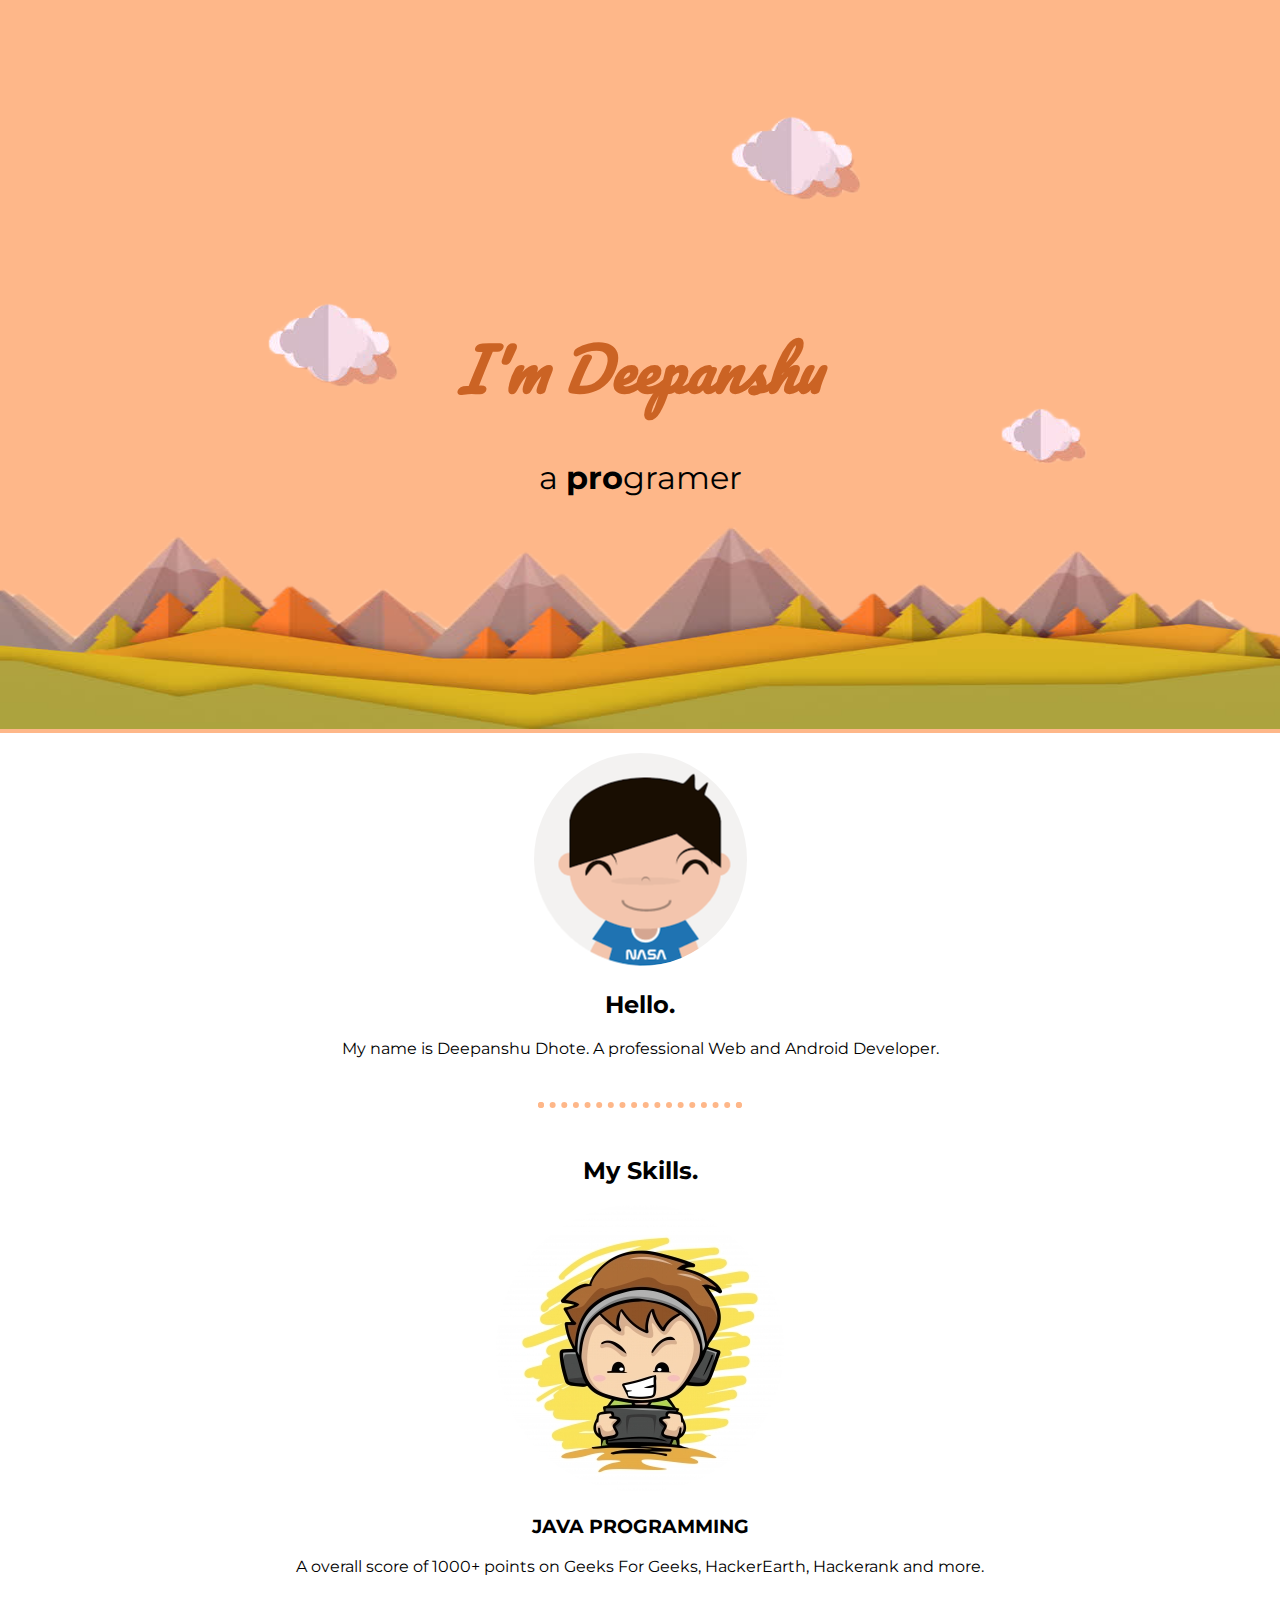
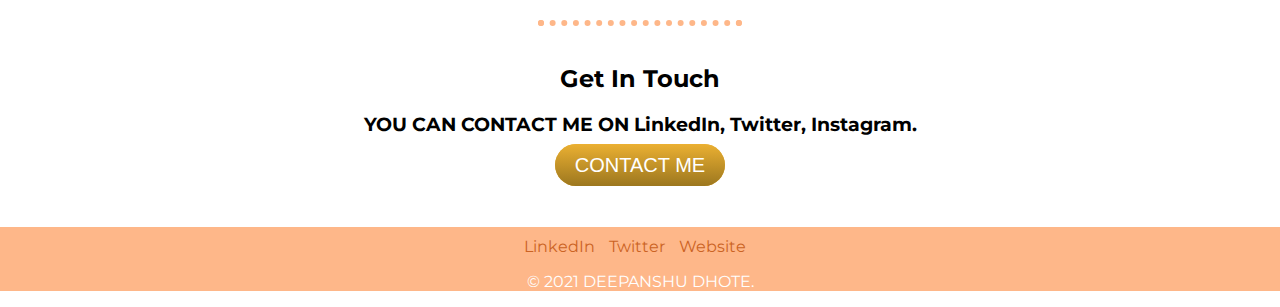
==== index.html @ 07fa5b8a "css" ====
<!DOCTYPE html>
<html lang="en" dir="ltr">

<head>
  <meta charset="utf-8">
  <title>iamdeep</title>
  <link rel="icon" href="images/circle.png">
  <link rel="stylesheet" type="text/css" href="/css/style.css">
  <link rel="preconnect" href="https://fonts.gstatic.com">
  <link href="https://fonts.googleapis.com/css2?family=Montserrat&family=Pacifico&display=swap" rel="stylesheet">
</head>

<body>




  <div class="d1">




    <div class="d2">


        <img class="ic3" src="images/cloud30.png" alt="">
       <img class="ic2" src="images/cloud20.png" alt="">
      <img class="ic1" src="images/cloud10.png" alt="">
      <h1 class="h1"><span><em>I'm Deepanshu</em></span></h1>
      <p class="p1">a <strong>pro</strong>gramer</p>
    </div>

    <img class="land" src="images/landscape111.png" alt="landscape111">
  </div>


  <div class="middle-container">
  <div class="profile">
    <img class="sh" src="images/sh.png" alt="">
    <h2>Hello.</h2>
    <p>My name is Deepanshu Dhote. A professional Web and Android Developer.</p>
  </div>
  <hr>
  <div class="skills">
    <h2>My Skills.</h2>
    <div class="skill-row">
      <img class="code" src="images/ccnew2.png" alt="">
      <h3>JAVA PROGRAMMING</h3>
      <p>A overall score of 1000+ points on Geeks For Geeks, HackerEarth, Hackerank and more.</p>
    </div>

  </div>
  <hr>
  <div class="contact-me">
    <h2>Get In Touch</h2>
    <h3>YOU CAN CONTACT ME ON LinkedIn, Twitter, Instagram.</h3>

    <a class="btn" href="mailto:name@email.com">CONTACT ME</a>

  </div>
</div>



<div class="bottom-container">
  <a class="footer-link" href="https://www.linkedin.com/">LinkedIn</a>
  <a class="footer-link" href="https://twitter.com/">Twitter</a>
  <a class="footer-link" href="https://www.appbrewery.co/">Website</a>
  <p>© 2021 DEEPANSHU DHOTE.</p>
</div>





</body>

</html>
---- css/style.css ----
body {
  background-color: white;
  margin: 0;
  border-top: 0;
  text-align: center;
  font-family: 'Montserrat', sans-serif;
}

hr {
  border: dotted #FEB789 6px;
  border-bottom: none;
  width: 15%;
}

.ab {
  position: relative;
  left: 80px;
  bottom: 50px;
}

.a0 {
  bottom: 50px;
  left: 150px;
  position: relative;
}

.h1 {
  margin-top: 0;
  font-family: 'Pacifico', cursive;
}

.d2 {
  position: relative;
  bottom: 400px;
}

.p1 {
  font-size: 2rem;
}

.d0 {
  background-color: #FEB789;
  height: 80px;
  position: static;
}

.d1 {
  background-color: #FEB789;
  position: relative;
}

.d2 {
  position: relative;
  top: 200px;
}

.land {
  width: 100%;
  position: relative;
  height: 25em;
}

.h1 {
  font-size: 3.62rem;
  color: #CB6324;
  text-decoration: none;
}

.i0 {
  margin-top: 5px;
  height: 70px;
  right: 405px;
  left: auto;
  position: relative;
}

.profile {
  padding: 20px;
}

.skills {
  padding: 20px;
}

.ic1 {
  position: relative;
  left: 40px;
  bottom: 100px;
}

.ic2 {
  position: relative;
  left: 400px;
  top: 175px;
}

.ic3 {
  position: relative;
  right: 180px;
  top: 90px;
}

.sh0 {
  position: relative;
  right: 440px;
  height: 80px;
}

.bottom-container {
  padding-top: 10px;
}

.footer-link {
  text-decoration: none;
  color: #CB6324;
  padding-right: 10px;
}

.footer-link:hover {
  color: #f0de98;
}

.contact-me {
  padding-bottom: 50px;
  padding-top: 10px;
}

.bottom-container {
  color: white;
  background-color: #FEB789;
}

.btn {
  background: #ebb032;
  background-image: -webkit-linear-gradient(top, #ebb032, #9c771f);
  background-image: -moz-linear-gradient(top, #ebb032, #9c771f);
  background-image: -ms-linear-gradient(top, #ebb032, #9c771f);
  background-image: -o-linear-gradient(top, #ebb032, #9c771f);
  background-image: linear-gradient(to bottom, #ebb032, #9c771f);
  -webkit-border-radius: 46;
  -moz-border-radius: 46;
  border-radius: 46px;
  font-family: Arial;
  color: #ffffff;
  font-size: 20px;
  padding: 10px 20px 10px 20px;
  text-decoration: none;
}

.btn:hover {
  background: #f0de98;
  background-image: -webkit-linear-gradient(top, #f0de98, #ebde8d);
  background-image: -moz-linear-gradient(top, #f0de98, #ebde8d);
  background-image: -ms-linear-gradient(top, #f0de98, #ebde8d);
  background-image: -o-linear-gradient(top, #f0de98, #ebde8d);
  background-image: linear-gradient(to bottom, #f0de98, #ebde8d);
  text-decoration: none;
}
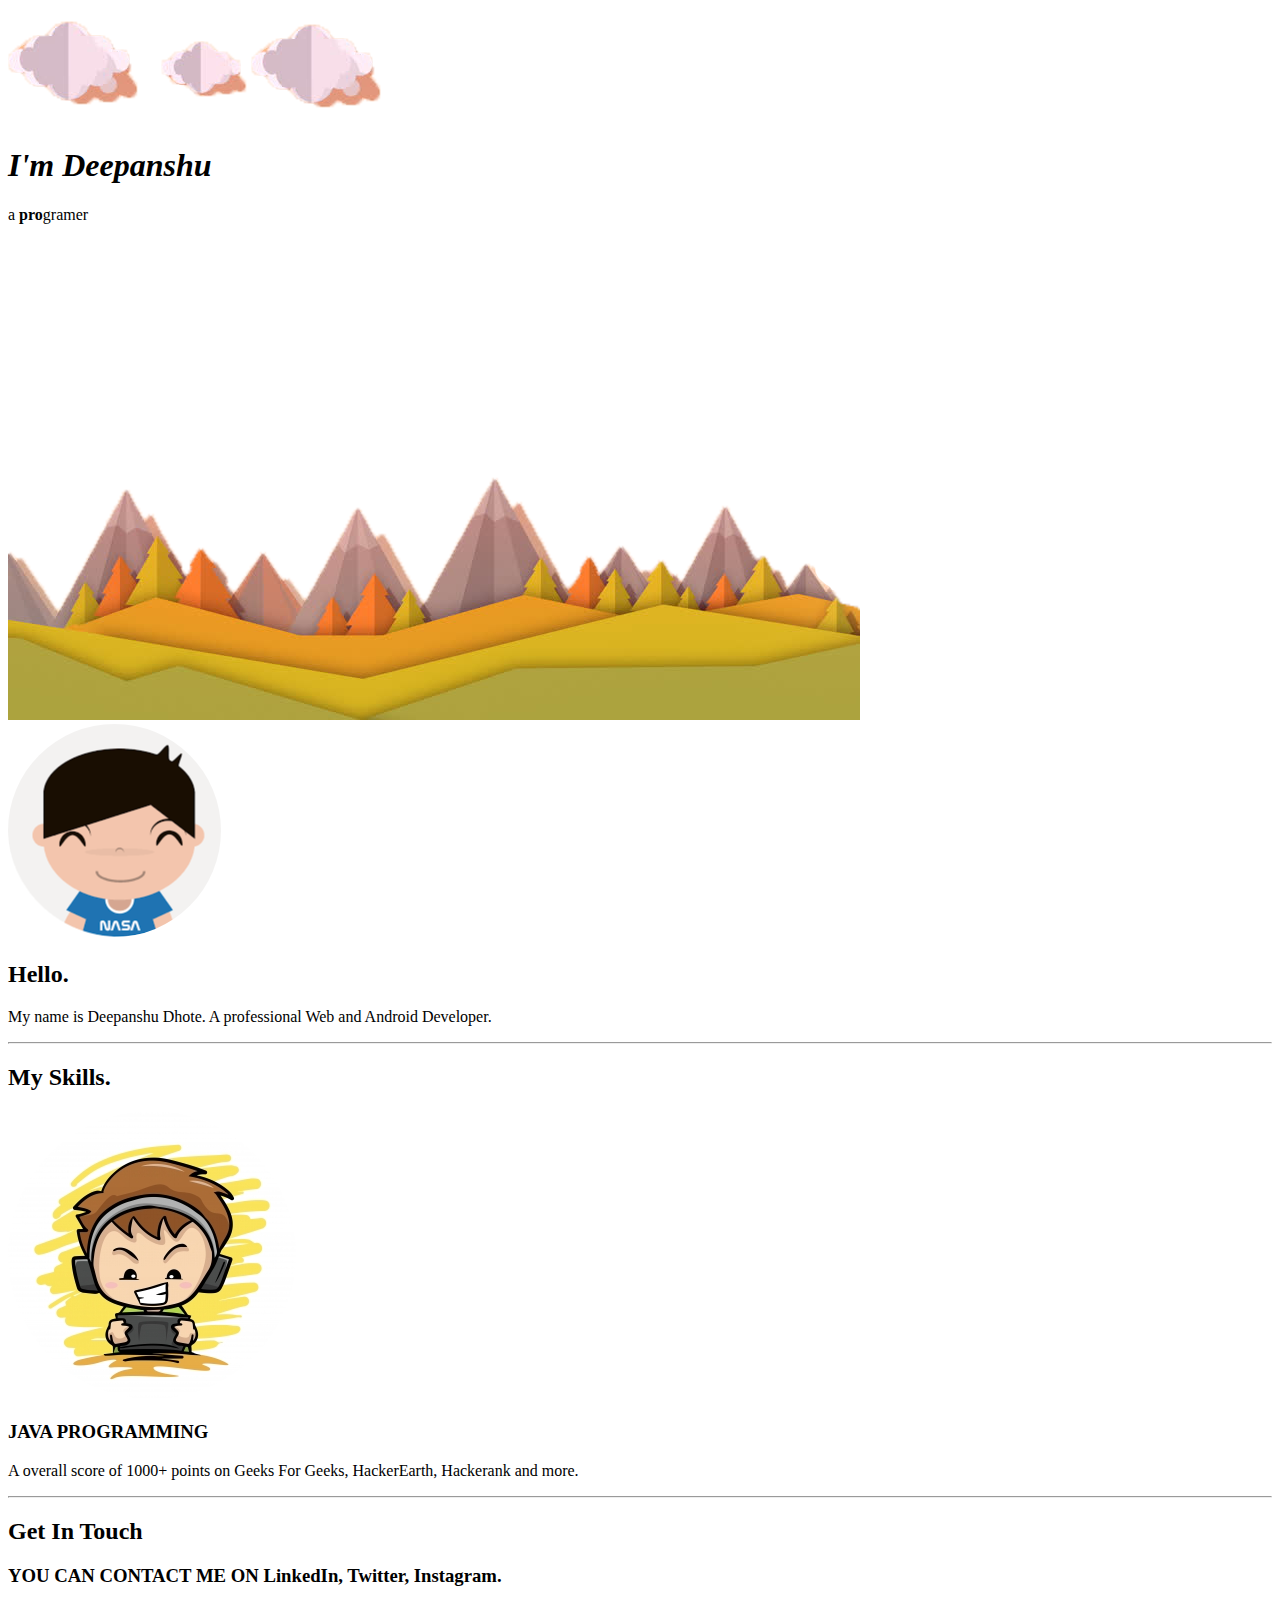
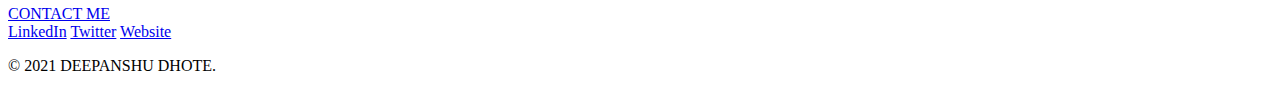
==== commit 0b2ad87e: "cs" ====
--- a/index.html
+++ b/index.html
@@ -4,8 +4,8 @@
 <head>
   <meta charset="utf-8">
   <title>iamdeep</title>
+  <link rel="stylesheet" type="text" href="index.css">
   <link rel="icon" href="images/circle.png">
-  <link rel="stylesheet" type="text/css" href="/css/style.css">
   <link rel="preconnect" href="https://fonts.gstatic.com">
   <link href="https://fonts.googleapis.com/css2?family=Montserrat&family=Pacifico&display=swap" rel="stylesheet">
 </head>
--- a/index.css
+++ b/index.css
@@ -0,0 +1,158 @@
+body {
+  background-color: white;
+  margin: 0;
+  border-top: 0;
+  text-align: center;
+  font-family: 'Montserrat', sans-serif;
+}
+
+hr {
+  border: dotted #FEB789 6px;
+  border-bottom: none;
+  width: 15%;
+}
+
+.ab {
+  position: relative;
+  left: 80px;
+  bottom: 50px;
+}
+
+.a0 {
+  bottom: 50px;
+  left: 150px;
+  position: relative;
+}
+
+.h1 {
+  margin-top: 0;
+  font-family: 'Pacifico', cursive;
+}
+
+.d2 {
+  position: relative;
+  bottom: 400px;
+}
+
+.p1 {
+  font-size: 2rem;
+}
+
+.d0 {
+  background-color: #FEB789;
+  height: 80px;
+  position: static;
+}
+
+.d1 {
+  background-color: #FEB789;
+  position: relative;
+}
+
+.d2 {
+  position: relative;
+  top: 200px;
+}
+
+.land {
+  width: 100%;
+  position: relative;
+  height: 25em;
+}
+
+.h1 {
+  font-size: 3.62rem;
+  color: #CB6324;
+  text-decoration: none;
+}
+
+.i0 {
+  margin-top: 5px;
+  height: 70px;
+  right: 405px;
+  left: auto;
+  position: relative;
+}
+
+.profile {
+  padding: 20px;
+}
+
+.skills {
+  padding: 20px;
+}
+
+.ic1 {
+  position: relative;
+  left: 40px;
+  bottom: 100px;
+}
+
+.ic2 {
+  position: relative;
+  left: 400px;
+  top: 175px;
+}
+
+.ic3 {
+  position: relative;
+  right: 180px;
+  top: 90px;
+}
+
+.sh0 {
+  position: relative;
+  right: 440px;
+  height: 80px;
+}
+
+.bottom-container {
+  padding-top: 10px;
+}
+
+.footer-link {
+  text-decoration: none;
+  color: #CB6324;
+  padding-right: 10px;
+}
+
+.footer-link:hover {
+  color: #f0de98;
+}
+
+.contact-me {
+  padding-bottom: 50px;
+  padding-top: 10px;
+}
+
+.bottom-container {
+  color: white;
+  background-color: #FEB789;
+}
+
+.btn {
+  background: #ebb032;
+  background-image: -webkit-linear-gradient(top, #ebb032, #9c771f);
+  background-image: -moz-linear-gradient(top, #ebb032, #9c771f);
+  background-image: -ms-linear-gradient(top, #ebb032, #9c771f);
+  background-image: -o-linear-gradient(top, #ebb032, #9c771f);
+  background-image: linear-gradient(to bottom, #ebb032, #9c771f);
+  -webkit-border-radius: 46;
+  -moz-border-radius: 46;
+  border-radius: 46px;
+  font-family: Arial;
+  color: #ffffff;
+  font-size: 20px;
+  padding: 10px 20px 10px 20px;
+  text-decoration: none;
+}
+
+.btn:hover {
+  background: #f0de98;
+  background-image: -webkit-linear-gradient(top, #f0de98, #ebde8d);
+  background-image: -moz-linear-gradient(top, #f0de98, #ebde8d);
+  background-image: -ms-linear-gradient(top, #f0de98, #ebde8d);
+  background-image: -o-linear-gradient(top, #f0de98, #ebde8d);
+  background-image: linear-gradient(to bottom, #f0de98, #ebde8d);
+  text-decoration: none;
+}
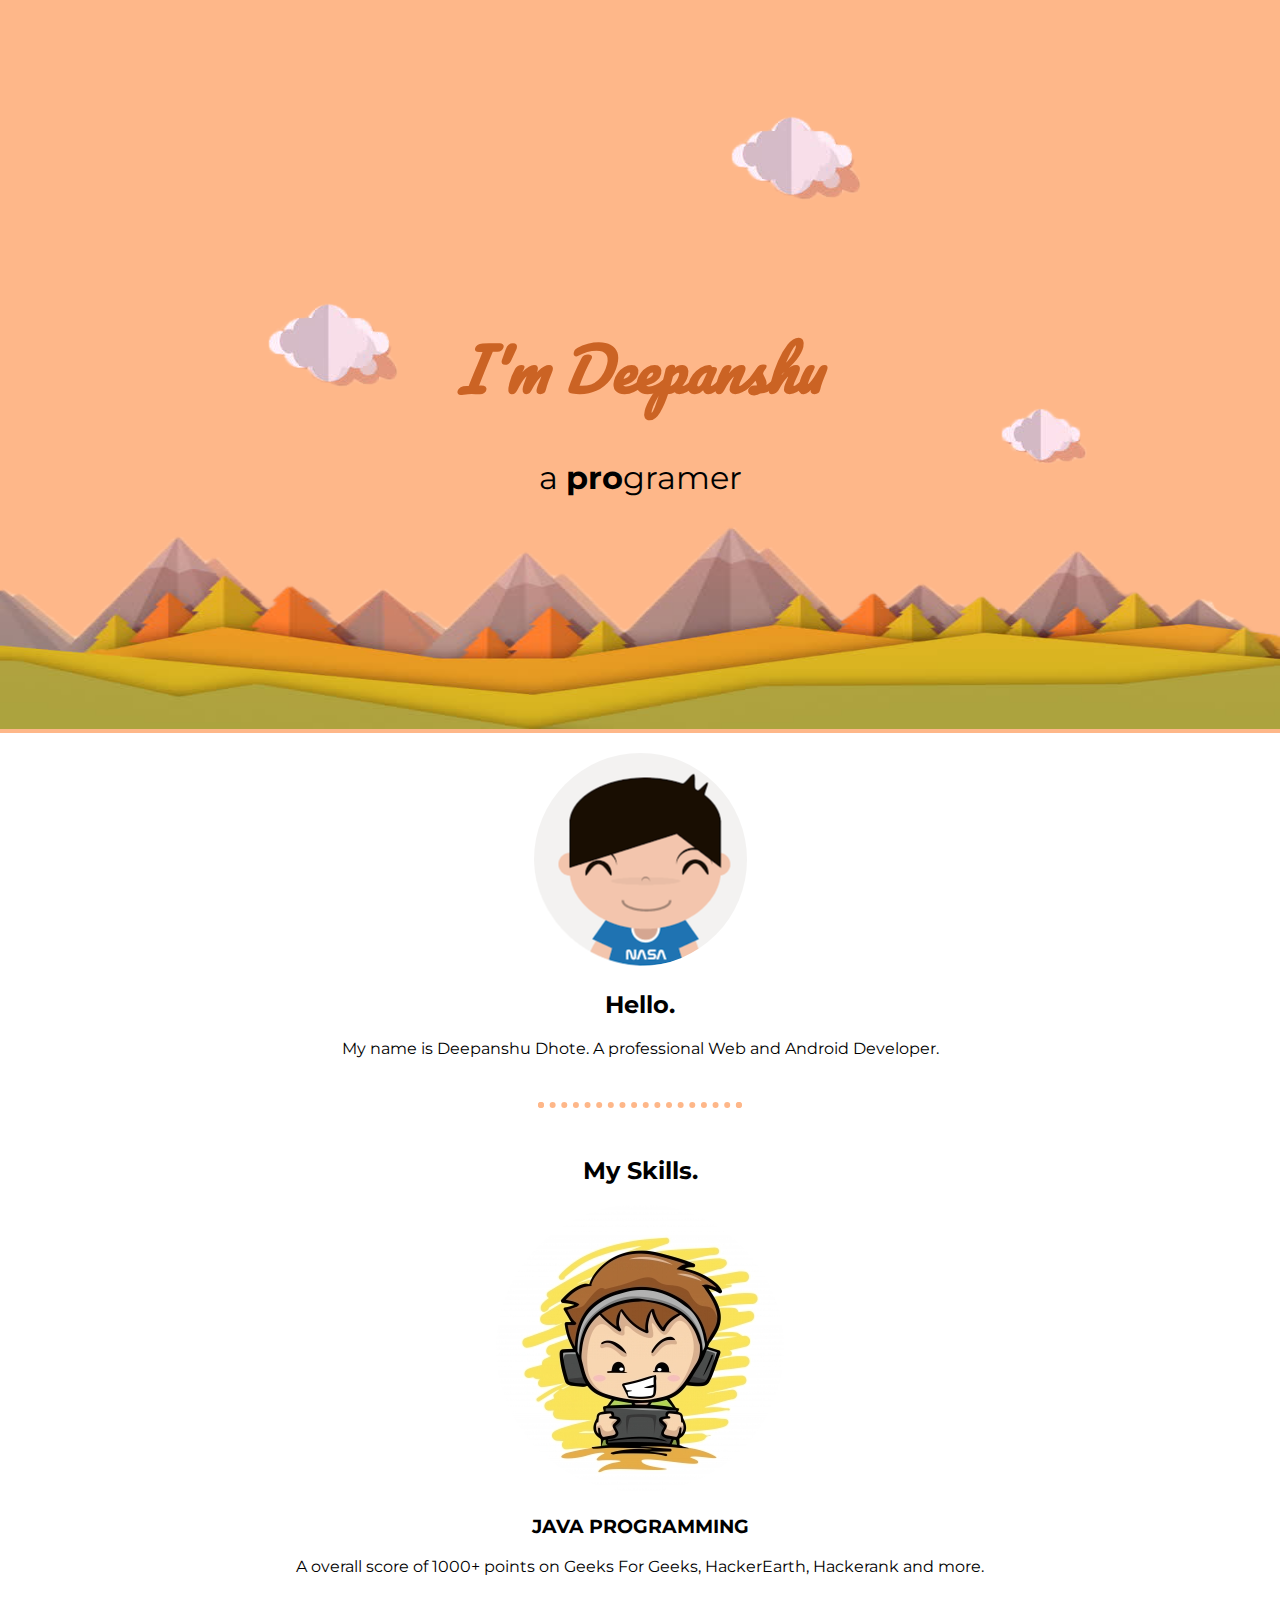
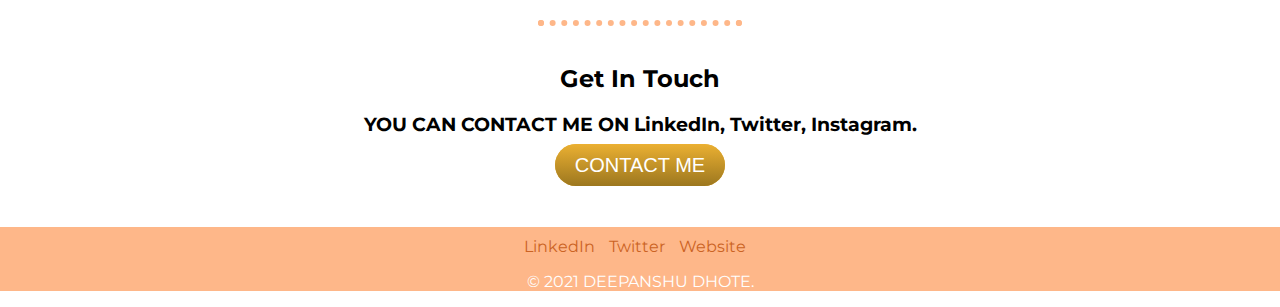
==== commit 04f41852: "ee" ====
--- a/index.html
+++ b/index.html
@@ -4,7 +4,7 @@
 <head>
   <meta charset="utf-8">
   <title>iamdeep</title>
-  <link rel="stylesheet" type="text" href="index.css">
+  <link rel="stylesheet" type="text/css" href="index.css">
   <link rel="icon" href="images/circle.png">
   <link rel="preconnect" href="https://fonts.gstatic.com">
   <link href="https://fonts.googleapis.com/css2?family=Montserrat&family=Pacifico&display=swap" rel="stylesheet">
